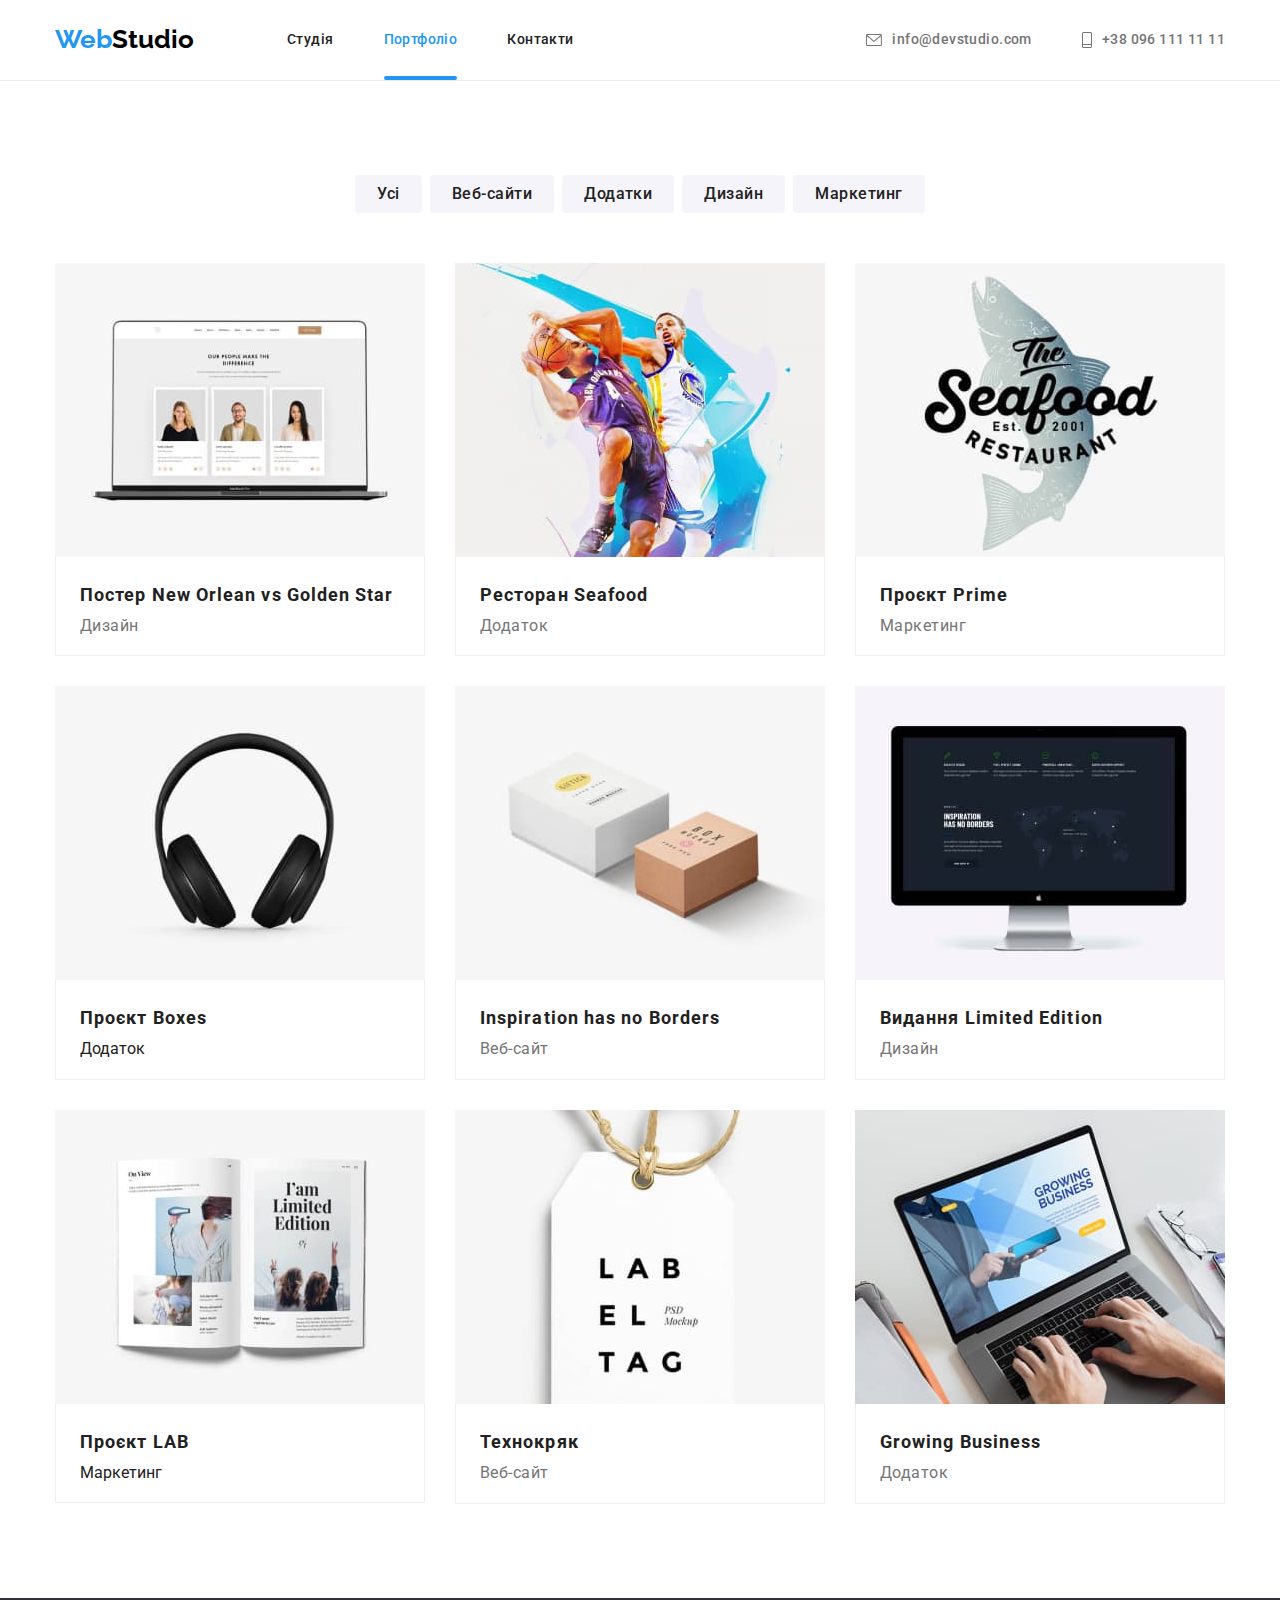
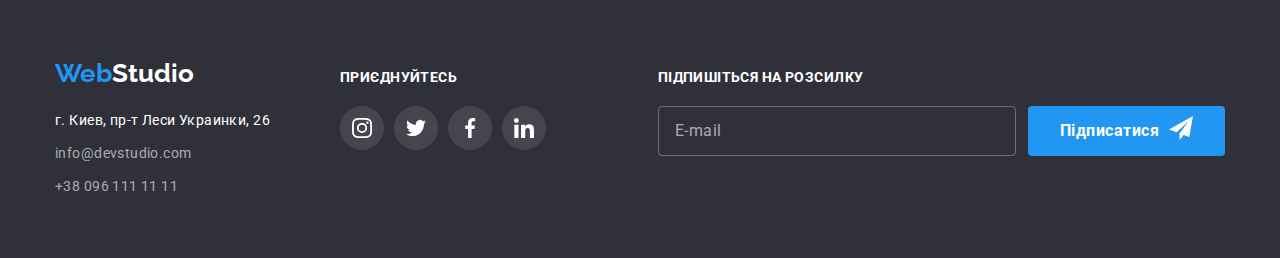
==== portfolio.html @ 21249b88 "Added BEM and Sass" ====
<!DOCTYPE html>
<html lang="uk">
  <head>
    <meta charset="UTF-8" />
    <meta
      http-equiv="X-UA-Compatible"
      content="IE=edge"
    />
    <meta
      name="viewport"
      content="width=device-width, initial-scale=1.0"
    />
    <title>Домашнє завдання 5</title>
    <link
      rel="preconnect"
      href="https://fonts.googleapis.com"
    />
    <link
      rel="preconnect"
      href="https://fonts.gstatic.com"
      crossorigin
    />
    <link
      href="https://fonts.googleapis.com/css2?family=Raleway:wght@700&family=Roboto:wght@400;500;700;900&display=swap"
      rel="stylesheet"
    />
    <link
      rel="stylesheet"
      href="https://cdnjs.cloudflare.com/ajax/libs/modern-normalize/1.1.0/modern-normalize.min.css"
    />
    <link rel="stylesheet" href="./css/main.min.css">
    <link
      rel="stylesheet"
      href="css/styles.css"
    />
  </head>

  <body>
    <!--Header-->
    <header class="page-header">
      <nav class="container main-nav">
        <a class="logo" href="/">
          <span class="logo-accent">Web</span
          >Studio
        </a>
        <ul class="site-nav list">
          <li class="list-item">
            <a
              class="nav-link"
              href="./index.html"
              >Студія</a
            >
          </li>
          <li class="list-item">
            <a
              class="nav-link current"
              href="./portfolio.html"
              >Портфоліо</a
            >
          </li>
          <li class="list-item">
            <a class="nav-link" href="#"
              >Контакти</a
            >
          </li>
        </ul>

        <ul class="contact-nav list">
          <li class="list-item">
            <a
              href="mailto:info@devstudio.com"
              class="nav-link contact-icons"
            >
              <svg
                class="contact__icon"
                width="16"
                height="16"
              >
                <use
                  href="./images/icons.svg#icon-email"
                ></use>
              </svg>
              info@devstudio.com</a
            >
          </li>
          <li class="list-item">
            <a
              class="nav-link contact-icons"
              href="tel:+380961111111"
            >
              <svg
                class="contact__icon"
                width="10"
                height="16"
              >
                <use
                  href="./images/icons.svg#icon-phone"
                ></use>
              </svg>
              +38 096 111 11 11</a
            >
          </li>
        </ul>
      </nav>
    </header>

    <main>
      <!--Works-->
      <section class="section">
        <div class="container">
          <h1 hidden>Наші роботи</h1>
          <ul class="list btn-list">
            <li class="item">
              <button
                class="button"
                type="button"
              >
                Усі
              </button>
            </li>
            <li class="item">
              <button
                class="button"
                type="button"
              >
                Веб-сайти
              </button>
            </li>
            <li class="item">
              <button
                class="button"
                type="button"
              >
                Додатки
              </button>
            </li>
            <li class="item">
              <button
                class="button"
                type="button"
              >
                Дизайн
              </button>
            </li>
            <li class="item">
              <button
                class="button"
                type="button"
              >
                Маркетинг
              </button>
            </li>
          </ul>

          <ul class="list works__list">
            <li class="works__item">
              <div class="works__wrapper">
                <img
                  class="works__img"
                  src="./images/img-2-1.jpg"
                  alt="Монітор -ноутбука-з-трьома картками"
                  width="370"
                />
                <div class="works__overlay">
                  <p class="works__overlay-txt">
                    Ресурс пропонує комплексні
                    пропозиції з різним рівнем
                    функціоналу та сервісів. Все
                    це дозволить відвідувачу
                    отримати вичерпні відомості
                    про компанію чи приватну
                    особу.
                  </p>
                </div>
              </div>
              <div class="works__info">
                <h2 class="works__title">
                  Постер
                  <span lang="en"
                    >New Orlean vs Golden
                    Star</span
                  >
                </h2>
                <p class="works__kind">Дизайн</p>
              </div>
            </li>
            <li class="works__item">
              <div class="works__wrapper">
                <img
                  class="works__img"
                  src="./images/img-2-2.jpg"
                  alt="Два-баскітболісти-з-м'ячем"
                  width="370"
                />
                <div class="works__overlay">
                  <p class="works__overlay-txt">
                    Ресурс пропонує комплексні
                    пропозиції з різним рівнем
                    функціоналу та сервісів. Все
                    це дозволить відвідувачу
                    отримати вичерпні відомості
                    про компанію чи приватну
                    особу.
                  </p>
                </div>
              </div>
              <div class="works__info">
                <h2 class="works__title">
                  Ресторан
                  <span lang="en">Seafood</span>
                </h2>
                <p class="works__kind">Додаток</p>
              </div>
            </li>

            <li class="works__item">
              <div class="works__wrapper">
                <img
                  class="works__img"
                  src="./images/img-2-3.jpg"
                  alt="Логотип-ресторану"
                  width="370"
                />
                <div class="works__overlay">
                  <p class="works__overlay-txt">
                    Ресурс пропонує комплексні
                    пропозиції з різним рівнем
                    функціоналу та сервісів. Все
                    це дозволить відвідувачу
                    отримати вичерпні відомості
                    про компанію чи приватну
                    особу.
                  </p>
                </div>
              </div>
              <div class="works__info">
                <h2 class="works__title">
                  Проєкт
                  <span lang="en">Prime</span>
                </h2>
                <p class="works__kind">Маркетинг</p>
              </div>
            </li>
            <li class="works__item">
              <div class="works__wrapper">
                <img
                  class="work__img"
                  src="./images/img-2-4.jpg"
                  alt="Навушники"
                  width="370"
                />
                <div class="works__overlay">
                  <p class="works__overlay-txt">
                    Ресурс пропонує комплексні
                    пропозиції з різним рівнем
                    функціоналу та сервісів. Все
                    це дозволить відвідувачу
                    отримати вичерпні відомості
                    про компанію чи приватну
                    особу.
                  </p>
                </div>
              </div>
              <div class="works__info">
                <h2 class="works__title">
                  Проєкт
                  <span lang="en">Boxes</span>
                </h2>
                <p class="work__kind">Додаток</p>
              </div>
            </li>
            <li class="works__item">
              <div class="works__wrapper">
                <img
                  class="works__img"
                  src="./images/img-2-5.jpg"
                  alt="Дві-подарункові-коробки"
                  width="370"
                />
                <div class="works__overlay">
                  <p class="works__overlay-txt">
                    Ресурс пропонує комплексні
                    пропозиції з різним рівнем
                    функціоналу та сервісів. Все
                    це дозволить відвідувачу
                    отримати вичерпні відомості
                    про компанію чи приватну
                    особу.
                  </p>
                </div>
              </div>
              <div class="works__info">
                <h2 class="works__title" lang="en">
                  Inspiration has no Borders
                </h2>
                <p class="works__kind">Веб-сайт</p>
              </div>
            </li>
            <li class="works__item">
              <div class="works__wrapper">
                <img
                  class="works__img"
                  src="./images/img-2-6.jpg"
                  alt="Монітор-комп'ютера"
                  width="370"
                />
                <div class="works__overlay">
                  <p class="works__overlay-txt">
                    Ресурс пропонує комплексні
                    пропозиції з різним рівнем
                    функціоналу та сервісів. Все
                    це дозволить відвідувачу
                    отримати вичерпні відомості
                    про компанію чи приватну
                    особу.
                  </p>
                </div>
              </div>
              <div class="works__info">
                <h2 class="works__title">
                  Видання
                  <span lang="en"
                    >Limited Edition</span
                  >
                </h2>
                <p class="works__kind">Дизайн</p>
              </div>
            </li>
            <li class="works__item">
              <div class="works__wrapper">
                <img
                  class="works__img"
                  src="./images/img-2-7.jpg"
                  alt="Розкрита-книжка"
                  width="370"
                />
                <div class="works__overlay">
                  <p class="works__overlay-txt">
                    Ресурс пропонує комплексні
                    пропозиції з різним рівнем
                    функціоналу та сервісів. Все
                    це дозволить відвідувачу
                    отримати вичерпні відомості
                    про компанію чи приватну
                    особу.
                  </p>
                </div>
              </div>
              <div class="works__info">
                <h2 class="works__title">
                  Проєкт
                  <span lang="en">LAB</span>
                </h2>
                <p class="work__kind">Маркетинг</p>
              </div>
            </li>
            <li class="works__item">
              <div class="works__wrapper">
                <img
                  class="works__img"
                  src="./images/img-2-8.jpg"
                  alt="Лейбл"
                  width="370"
                />
                <div class="works__overlay">
                  <p class="works__overlay-txt">
                    Ресурс пропонує комплексні
                    пропозиції з різним рівнем
                    функціоналу та сервісів. Все
                    це дозволить відвідувачу
                    отримати вичерпні відомості
                    про компанію чи приватну
                    особу.
                  </p>
                </div>
              </div>
              <div class="works__info">
                <h2 class="works__title">
                  Технокряк
                </h2>
                <p class="works__kind">Веб-сайт</p>
              </div>
            </li>
            <li class="works__item">
              <div class="works__wrapper">
                <img
                  class="works__img"
                  src="./images/img-2-9.jpg"
                  alt="Ноутбук-з-руками-на-клавіатурі"
                  width="370"
                />
                <div class="works__overlay">
                  <p class="works__overlay-txt">
                    Ресурс пропонує комплексні
                    пропозиції з різним рівнем
                    функціоналу та сервісів. Все
                    це дозволить відвідувачу
                    отримати вичерпні відомості
                    про компанію чи приватну
                    особу.
                  </p>
                </div>
              </div>
              <div class="works__info">
                <h2 class="works__title" lang="en">
                  Growing Business
                </h2>
                <p class="works__kind">Додаток</p>
              </div>
            </li>
          </ul>
        </div>
      </section>
    </main>

    <!--Footer-->
    <footer class="footer">
      <div class="container footer-blocks">
        <div class="footer-nav">
          <a class="logo-footer" href="/">
            <span class="logo-accent">Web</span
            ><span class="logo-white"
              >Studio</span
            ></a
          >
          <address>
            <ul class="list">
              <li class="footer-link">
                <a
                  class="link-address"
                  href="https://goo.gl/maps/CPtrU1FHBa2aNyZL9"
                  target="_blank"
                  rel="noopener noreferrer nofollow"
                  >г. Киев, пр-т Леси Украинки,
                  26</a
                >
              </li>
              <li class="footer-link">
                <a
                  class="link-email"
                  href="mailto:info@devstudio.com"
                  lang="en"
                  >info@devstudio.com</a
                >
              </li>
              <li class="footer-link">
                <a
                  class="link-phone"
                  href="tel:+380961111111"
                  >+38 096 111 11 11</a
                >
              </li>
            </ul>
          </address>
        </div>
        <div class="join-block">
          <p class="join">Приєднуйтесь</p>
          <ul class="list social-links">
            <li class="social-link">
              <a
                href=""
                class="social-icons icons-footer"
                rel="noopener noreferrer nofollow"
              >
                <svg
                  class="social-icon icon-footer"
                  width="20"
                  height="20"
                >
                  <use
                    href="./images/icons.svg#icon-instagram"
                  ></use>
                </svg>
              </a>
            </li>
            <li class="social-link">
              <a
                href=""
                class="social-icons icons-footer"
                rel="noopener noreferrer nofollow"
              >
                <svg
                  class="social-icon icon-footer"
                  width="20"
                  height="20"
                >
                  <use
                    href="./images/icons.svg#icon-twitter"
                  ></use>
                </svg>
              </a>
            </li>
            <li class="social-link">
              <a
                href=""
                class="social-icons icons-footer"
                rel="noopener noreferrer nofollow"
              >
                <svg
                  class="social-icon icon-footer"
                  width="20"
                  height="20"
                >
                  <use
                    href="./images/icons.svg#icon-facebook"
                  ></use>
                </svg>
              </a>
            </li>
            <li class="social-link">
              <a
                href=""
                class="social-icons icons-footer"
                rel="noopener noreferrer nofollow"
              >
                <svg
                  class="social-icon icon-footer"
                  width="20"
                  height="20"
                >
                  <use
                    href="./images/icons.svg#icon-linkedin"
                  ></use>
                </svg>
              </a>
            </li>
          </ul>
        </div>

        <div class="footer-form">
          <p class="subscribe">
            Підпишіться на розсилку
          </p>
          <div class="footer-inputs">
            <input
              type="email"
              name="email"
              id="email"
              placeholder="E-mail"
            />
            <button
              type="button"
              class="hero__button footer-btn"
            >
              Підписатися
              <svg
                class="footer-btn-icon"
                width="24"
                height="24"
              >
                <use
                  href="./images/icons.svg#icon-send"
                ></use>
              </svg>
            </button>
          </div>
      </div>
    </footer>
  </body>
</html>
---- css/main.min.css ----
html{box-sizing:border-box}*,*::before,*::after{box-sizing:inherit}body{color:var(--primary-text-color);font-family:Roboto,sans-serif;margin:0px}.list{list-style:none;padding-left:0;margin:0}:root{--primary-text-color: #212121;--secondary-text-color: #757575;--accent-color: #2196f3;--primary-bg-color: #ffff;--secondary-bg-color: #f5f4fa;--footer-color: #2f303a;--logo-color: #000000;--btn-hover: #188ce8;--icons-color: #afb1b8;--white-color: #ffffff}p,h1,h2,h3,h4,h5,h6{margin:0}ul,ol{margin:0;padding-left:0;list-style:none}button{cursor:pointer;font-family:inherit}address{font-style:normal}a{text-decoration:none}img{display:block}.visually-hidden{position:absolute;width:1px;height:1px;margin:-1px;border:0;padding:0;white-space:nowrap;clip-path:inset(100%);clip:rect(0 0 0 0);overflow:hidden}.container{width:1200px;margin-left:auto;margin-right:auto;padding:0 15px}.section{padding-top:94px;padding-bottom:94px}.section__title{font-size:36px;font-weight:700;line-height:1.17;letter-spacing:.03em;text-align:center;margin:0 0 50px}.main-nav{align-items:center}.contact-nav{margin-left:auto}.site-nav{margin-left:93px;display:block}.site-nav,.contact-nav,.main-nav{display:flex}.page-header{border-bottom:1px solid #ececec}.header-main{border-bottom:none}.site-nav .list-item+.list-item,.contact-nav .list-item+.list-item{margin-left:50px}.nav-link{font-size:14px;font-weight:500;line-height:1.14;letter-spacing:.03em;color:var(--primary-text-color);text-decoration:none;padding-top:32px;padding-bottom:32px;display:block;align-items:center;transition-property:color;transition-duration:250ms;transition-timing-function:cubic-bezier(0.4, 0, 0.2, 1)}.contact-nav .nav-link{color:var(--secondary-text-color)}.contact__icon{margin-right:10px;fill:currentColor}.contact-icons{display:flex;color:var(--icons-color)}.contact-icons:hover,.contact-icons:focus{transition-property:color;transition-duration:250ms;transition-timing-function:cubic-bezier(0.4, 0, 0.2, 1)}.current{color:var(--accent-color);position:relative}.current::after{display:block;position:absolute;width:100%;content:"";color:var(--accent-color);border:2px solid var(--accent-color);border-radius:2px;bottom:0}.nav-link:hover,.nav-link:focus,.link-phone:hover,.link-phone:focus,.link-email:hover,.link-email:focus,.link-address:hover,.link-address:focus{color:var(--accent-color)}.logo,.logo-footer{text-decoration:none;font-family:Raleway,sans-serif;font-size:26px;font-weight:700;line-height:1.2;color:var(--logo-color)}.logo-footer{display:inline-block;margin-bottom:20px}.logo-accent{color:var(--accent-color)}.logo-white{color:var(--white-color)}.hero__section{text-align:center;padding:200px 0}.hero__overlay{max-width:1600px;height:600px;margin-left:auto;margin-right:auto;background-color:var(--footer-color);background-image:linear-gradient(rgba(47, 48, 58, 0.4), rgba(47, 48, 58, 0.4)),url(../images/hero-img.jpg);background-size:cover;background-repeat:no-repeat;background-position:center}.hero__title{font-weight:900;font-size:44px;line-height:1.4;letter-spacing:.06em;text-transform:uppercase;color:var(--white-color);margin:0 auto 30px;width:696px}.hero__button{color:var(--white-color);background:var(--accent-color);font-family:inherit;font-size:16px;font-weight:700;line-height:1.9;letter-spacing:.03em;border:0;border-radius:4px;padding:10px 32px;cursor:pointer;display:block;margin:0 auto;transition-property:background-color;transition-duration:250ms;transition-timing-function:cubic-bezier(0.4, 0, 0.2, 1)}.hero__button:hover,.hero__button:focus{box-shadow:0px 4px 4px rgba(0,0,0,.15);border-radius:4px;background:var(--btn-hover)}.pluses__title,.service-overlay-title{font-weight:700;font-size:14px;line-height:1.2;letter-spacing:.03em;text-transform:uppercase}.pluses__title{margin:30px 0 10px}.pluses__description{font-size:14px;line-height:1.7;letter-spacing:.03em;color:var(--secondary-text-color);margin:0}.pluses__list,.sevices__list,.team__list,.works__list{display:flex;flex-wrap:wrap;gap:30px}.pluses__item--bg{display:inline-flex;width:100%;border-radius:4px;background-color:var(--secondary-bg-color)}.pluses__item{flex-basis:calc((100% - 90px)/4)}.pluses__icon{margin:0 auto;margin-top:25px;margin-bottom:25px}.sevices__item{position:relative}.sevices{padding-top:0}.sevices__img{display:block}.service-overlay-title{color:var(--white-color);margin:0;position:absolute;bottom:27px;z-index:1;left:50%;transform:translate(-50%)}.sevices__overlay::after{display:inline-block;position:absolute;content:"";width:100%;height:70px;bottom:0;background-color:rgba(47,48,58,.8)}.team__name{font-size:16px;font-weight:500;line-height:1.2;letter-spacing:.03em;text-align:center;margin:0 0 10px}.team__img{display:block}.team__position{text-align:center;color:var(--secondary-text-color);font-size:16px;line-height:1.2;letter-spacing:.03em;margin:0;margin-bottom:16px}.team{background-color:var(--secondary-bg-color);padding-top:94px;padding-bottom:94px}.team__person{background:var(--primary-bg-color);box-shadow:0px 1px 3px rgba(0,0,0,.12),0px 1px 1px rgba(0,0,0,.14),0px 2px 1px rgba(0,0,0,.2);border-radius:0px 0px 4px 4px;flex-basis:calc((100% - 90px)/4)}.team__info{padding:30px 20px}.social-links{display:flex;flex-wrap:wrap;justify-content:center}.social-link:not(:last-child){margin-right:10px}.social-icons{display:inline-flex;align-items:center;justify-content:center;width:44px;height:44px;border-radius:50%;color:var(--icons-color);transition-property:color,background-color;transition-duration:250ms;transition-timing-function:cubic-bezier(0.4, 0, 0.2, 1)}.social-icon{fill:currentColor}.social-icons:hover,.social-icons:focus{background-color:var(--accent-color);color:var(--white-color)}.clients__list{display:flex;flex-wrap:wrap;gap:30px}.clients__item{display:block;width:170px;padding:16px 32px;border:1px solid var(--icons-color);border-radius:4px;color:var(--icons-color);transition-property:color,border;transition-duration:250ms;transition-timing-function:cubic-bezier(0.4, 0, 0.2, 1)}.clients__item:hover,.clients__item:focus{border:1px solid var(--accent-color);color:var(--accent-color)}.clients__item .clients__item--logo{width:106px;height:60px;fill:currentColor}.works__title{font-size:18px;font-weight:700;line-height:2;letter-spacing:.06em;margin:0 0 4px}.works__kind{color:var(--secondary-text-color);font-size:16px;line-height:1.17;letter-spacing:.03em;margin:0}.works__img{display:block}.works__item{position:relative;background:var(--primary-bg-color);flex-basis:calc((100% - 60px)/3);transition-property:box-shadow;transition-duration:250ms;transition-timing-function:cubic-bezier(0.4, 0, 0.2, 1);overflow:hidden}.works__item:hover,.works__item:focus{box-shadow:1px 4px 6px 0px rgba(0,0,0,.16),0px 4px 4px 0px rgba(0,0,0,.06),0px 1px 1px 0px rgba(0,0,0,.12)}.works__info{border-bottom:1px solid #eee;border-left:1px solid #eee;border-right:1px solid #eee;padding:20px 24px}.works__wrapper{position:relative;overflow:hidden}.works__overlay-txt{font-size:18px;line-height:1.55;letter-spacing:.03em;color:var(--white-color);margin:0}.works__overlay{display:flex;justify-content:center;align-items:center;padding:0 24px;position:absolute;width:100%;height:100%;left:0;bottom:0;background-color:rgba(33,150,243,.9);transform:translateY(100%);transition-property:transform;transition-duration:500ms;transition-timing-function:cubic-bezier(0.4, 0, 0.2, 1)}.works__item:hover .works__overlay{transform:translateY(0)}.btn-list{display:flex;justify-content:center;margin-bottom:50px}.button{font-family:inherit;font-size:16px;font-weight:500;line-height:1.6;letter-spacing:.03em;color:var(--primary-text-color);background:var(--secondary-bg-color);border:0;border-radius:4px;padding:6px 22px;cursor:pointer;transition-property:background-color,color;transition-duration:250ms;transition-timing-function:cubic-bezier(0.4, 0, 0.2, 1)}.button:hover,.button:focus{color:var(--white-color);background:var(--accent-color);box-shadow:0px 3px 1px rgba(0,0,0,.1),0px 1px 2px rgba(0,0,0,.08),0px 2px 2px rgba(0,0,0,.12)}.btn-list .item+.item{margin-left:8px}.footer{background-color:var(--footer-color);padding:60px 0}.link-email,.link-phone{font-size:14px;line-height:1.7;letter-spacing:.03em;font-style:normal;color:rgba(255,255,255,.6);text-decoration:none;display:inline-block;transition-property:color;transition-duration:250ms;transition-timing-function:cubic-bezier(0.4, 0, 0.2, 1)}.link-address{font-size:14px;line-height:1.7;letter-spacing:.03em;font-style:normal;color:var(--white-color);text-decoration:none;display:inline-block;transition-property:color;transition-duration:250ms;transition-timing-function:cubic-bezier(0.4, 0, 0.2, 1)}.footer-link:not(:last-child){margin-bottom:9px}.join,.subscribe{font-size:14px;font-weight:700;line-height:1.3;letter-spacing:.03em;text-transform:uppercase;color:var(--primary-bg-color);margin:0;margin-bottom:20px}.join-block,.footer.nav{display:inline-block;justify-content:start}.footer-blocks{display:flex;gap:70px;align-items:baseline}.icons-footer{background-color:rgba(255,255,255,.1);color:var(--white-color)}.icon-footer{fill:currentColor}.footer-btn-icon{fill:var(--white-color)}.footer-btn{display:flex;gap:10px}.footer-form{display:inline-block;margin-left:auto}.footer-inputs{display:flex;gap:12px}.footer-inputs>input{width:358px;color:var(--white-color);background:none;border:1px solid rgba(255,255,255,.3);padding:15px 16px;border-radius:4px;transition-property:border;transition-duration:250ms;transition-timing-function:cubic-bezier(0.4, 0, 0.2, 1)}.footer-inputs>input:focus{border:1px solid var(--accent-color)}.footer-inputs::placeholder{color:rgba(255,255,255,.6);font-size:16px;line-height:1.25;letter-spacing:.03em}.custom-checkbox-icon{display:inline-block;width:16px;height:15px;border:2px solid var(--primary-text-color);border-radius:2px;margin-right:8px;background-origin:border-box;fill:var(--white-color)}.custom-box:checked+.custom-checkbox-icon{background-color:var(--accent-color);border-color:var(--accent-color)}.backdrop{position:fixed;top:0;left:0;background-color:rgba(0,0,0,.2);width:100%;height:100%;opacity:1;transition-property:opacity;transition-duration:250ms;transition-timing-function:cubic-bezier(0.4, 0, 0.2, 1)}.backdrop.is-hidden{opacity:0;pointer-events:none}.backdrop.is-hidden .modal{transform:translate(-50%, -50%) scale(0.9)}.close-btn-modal{position:absolute;right:8px;top:8px;display:inline-flex;align-items:center;justify-content:center;border-radius:50%;border:1px solid rgba(0,0,0,.1);background-color:var(--white-color);width:30px;height:30px;cursor:pointer;color:var(--logo-color);transition-property:color;transition-duration:250ms;transition-timing-function:cubic-bezier(0.4, 0, 0.2, 1)}.close-btn-modal:hover,.close-btn-modal:focus{fill:var(--accent-color)}.modal{min-width:528px;min-height:581px;padding:40px;border-radius:4px;background-color:var(--white-color);position:absolute;left:50%;top:50%;box-shadow:0px 2px 1px 0px rgba(0,0,0,.2),0px 1px 1px 0px rgba(0,0,0,.14),0px 1px 3px 0px rgba(0,0,0,.12);transform:translate(-50%, -50%) scale(1);transition-property:transform;transition-duration:250ms;transition-timing-function:cubic-bezier(0.4, 0, 0.2, 1)}.modal-heading{font-size:20px;font-weight:700;line-height:1.172;letter-spacing:.03em;margin:0 0 12px;text-align:center}.modal-field{position:relative;display:flex;flex-flow:column;align-items:flex-start;margin-bottom:10px}.modal-textarea{margin:0}.modal-field>input,.modal-field>textarea{outline:0;border-radius:4px;border:1px solid rgba(33,33,33,.2);width:100%;height:40px;padding:0 16px 0 42px;transition-property:border;transition-duration:250ms;transition-timing-function:cubic-bezier(0.4, 0, 0.2, 1)}.modal-field>textarea{margin-bottom:20px;width:100%;height:120px;padding:12px 16px;line-height:1.2;letter-spacing:.01em;resize:none}.modal-field>input:focus,.modal-field>textarea:focus{border:1px solid var(--accent-color)}.modal-field>label{margin-bottom:4px;line-height:1.17;letter-spacing:.01em;font-size:12px;color:var(--secondary-text-color)}.modal-field>label:last-child{margin-bottom:0;font-size:14px}.modal-field.last{margin-bottom:30px;display:flex;align-items:center}.modal-link,.modal-check-box-txt{font-size:14px;line-height:1.7;letter-spacing:.03em;margin:0}.modal-link{color:var(--accent-color)}.modal-check-box-txt{color:var(--secondary-text-color)}.modal-field ::placeholder{color:rgba(117,117,117,.5);font-size:12px}.modal-field input[type=checkbox]{-webkit-appearance:none;-moz-appearance:none;appearance:none}.modal-icon{position:absolute;top:50%;left:11px;fill:var(--primary-text-color)}.modal-field>input:focus-within~.modal-icon{fill:var(--accent-color)}.modal-btn{min-width:200px}.footer-btn-icon{fill:var(--white-color)}.footer-btn{display:flex;gap:10px}.footer-form{display:inline-block;margin-left:auto}.footer-inputs{display:flex;gap:12px}.footer-inputs>input{width:358px;color:var(--white-color);background:none;border:1px solid rgba(255,255,255,.3);padding:15px 16px;border-radius:4px;transition-property:border;transition-duration:250ms;transition-timing-function:cubic-bezier(0.4, 0, 0.2, 1)}.footer-inputs>input:focus{border:1px solid var(--accent-color)}.footer-inputs ::placeholder{color:rgba(255,255,255,.6);font-size:16px;line-height:1.25;letter-spacing:.03em}.custom-checkbox-icon{display:inline-block;width:16px;height:15px;border:2px solid var(--primary-text-color);border-radius:2px;margin-right:8px;background-origin:border-box;fill:var(--white-color)}.custom-box:checked+.custom-checkbox-icon{background-color:var(--accent-color);border-color:var(--accent-color)}/*# sourceMappingURL=main.min.css.map */
---- css/styles.css ----
html {
  box-sizing: border-box;
}

*,
*::before,
*::after {
  box-sizing: inherit;
}

:root {
  --primary-text-color: #212121;
  --secondary-text-color: #757575;
  --accent-color: #2196f3;
  --primary-bg-color: #ffff;
  --secondary-bg-color: #f5f4fa;
  --footer-color: #2f303a;
  --logo-color: #000000;
  --btn-hover: #188ce8;
  --icons-color: #afb1b8;
  --white-color: #ffffff;
}
body {
  color: var(--primary-text-color);
  font-family: Roboto, sans-serif;
  margin: 0px;
}

.list {
  list-style: none;
  padding-left: 0;
  margin: 0;
}

.container {
  width: 1200px;
  margin-left: auto;
  margin-right: auto;
  padding: 0 15px;
}

.section {
  padding-top: 94px;
  padding-bottom: 94px;
}

.section__title {
  font-size: 36px;
  font-weight: 700;
  line-height: 1.17;
  letter-spacing: 0.03em;
  text-align: center;
  margin: 0 0 50px;
}

.visually-hidden {
  position: absolute;
  width: 1px;
  height: 1px;
  margin: -1px;
  border: 0;
  padding: 0;
  white-space: nowrap;
  clip-path: inset(100%);
  clip: rect(0 0 0 0);
  overflow: hidden;
}

/* Header */
.logo,
.logo-footer {
  text-decoration: none;
  font-family: Raleway, sans-serif;
  font-size: 26px;
  font-weight: 700;
  line-height: 1.2;
  color: var(--logo-color);
}
.logo-footer {
  display: inline-block;
  margin-bottom: 20px;
}
.logo-accent {
  color: var(--accent-color);
}

.main-nav {
  align-items: center;
}

.contact-nav {
  margin-left: auto;
}

.site-nav {
  margin-left: 93px;
  display: block;
}

.site-nav,
.contact-nav,
.main-nav {
  display: flex;
}

.page-header {
  border-bottom: 1px solid rgba(236, 236, 236, 1);
}

.header-main {
  border-bottom: none;
}

.site-nav .list-item + .list-item,
.contact-nav .list-item + .list-item {
  margin-left: 50px;
}
.nav-link {
  font-size: 14px;
  font-weight: 500;
  line-height: 1.14;
  letter-spacing: 0.03em;
  color: var(--primary-text-color);
  text-decoration: none;
  padding-top: 32px;
  padding-bottom: 32px;
  display: block;
  align-items: center;
  transition-property: color;
  transition-duration: 250ms;
  transition-timing-function: cubic-bezier(
    0.4,
    0,
    0.2,
    1
  );
}

.contact-nav .nav-link {
  color: var(--secondary-text-color);
}

.contact__icon {
  margin-right: 10px;
  fill: currentColor;
}

.contact-icons {
  display: flex;
  color: var(--icons-color);
}

.contact-icons:hover,
.contact-icons:focus {
  transition-property: color;
  transition-duration: 250ms;
  transition-timing-function: cubic-bezier(
    0.4,
    0,
    0.2,
    1
  );
}

.current {
  color: var(--accent-color);
  position: relative;
}

.current::after {
  display: block;
  position: absolute;
  width: 100%;
  content: '';
  color: var(--accent-color);
  border: 2px solid var(--accent-color);
  border-radius: 2px;
  bottom: 0;
}

.nav-link:hover,
.nav-link:focus,
.link-phone:hover,
.link-phone:focus,
.link-email:hover,
.link-email:focus,
.link-address:hover,
.link-address:focus {
  color: var(--accent-color);
}
/* End Header */

/*Hero Section*/
.hero__section {
  text-align: center;
  padding: 200px 0;
}

.hero__overlay {
  max-width: 1600px;
  height: 600px;
  margin-left: auto;
  margin-right: auto;
  background-color: var(--footer-color);
  background-image: linear-gradient(
      rgba(47, 48, 58, 0.4),
      rgba(47, 48, 58, 0.4)
    ),
    url(../images/hero-img.jpg);
  background-size: cover;
  background-repeat: no-repeat;
  background-position: center;
}

.hero__title {
  font-weight: 900;
  font-size: 44px;
  line-height: 1.4;
  letter-spacing: 0.06em;
  text-transform: uppercase;
  color: var(--white-color);
  margin: 0 auto 30px;
  width: 696px;
}

.hero__button {
  color: var(--white-color);
  background: var(--accent-color);
  font-family: inherit;
  font-size: 16px;
  font-weight: 700;
  line-height: 1.9;
  letter-spacing: 0.03em;
  border: 0;
  border-radius: 4px;
  padding: 10px 32px;
  cursor: pointer;
  display: block;
  margin: 0 auto;
  transition-property: background-color;
  transition-duration: 250ms;
  transition-timing-function: cubic-bezier(
    0.4,
    0,
    0.2,
    1
  );
}

.hero__button:hover,
.hero__button:focus {
  box-shadow: 0px 4px 4px rgba(0, 0, 0, 0.15);
  border-radius: 4px;
  background: var(--btn-hover);
}
/* End Hero Section*/

/* Pluses */
.pluses__title,
.service-overlay-title {
  font-weight: 700;
  font-size: 14px;
  line-height: 1.2;
  letter-spacing: 0.03em;
  text-transform: uppercase;
}

.pluses__title {
  margin: 30px 0 10px;
}

.pluses__description {
  font-size: 14px;
  line-height: 1.7;
  letter-spacing: 0.03em;
  color: var(--secondary-text-color);
  margin: 0;
}

.pluses__list,
.sevices__list,
.team__list,
.works__list {
  display: flex;
  flex-wrap: wrap;
  gap: 30px;
}

.pluses__item--bg {
  display: inline-flex;
  width: 100%;
  border-radius: 4px;
  background-color: var(--secondary-bg-color);
}
.pluses__item {
  flex-basis: calc((100% - 90px) / 4);
}
.pluses__icon {
  margin: 0 auto;
  margin-top: 25px;
  margin-bottom: 25px;
}
/*End Pluses */

/* Services */
.sevices__item {
  position: relative;
}

.sevices {
  padding-top: 0;
}

.sevices__img {
  display: block;
}

.service-overlay-title {
  color: var(--white-color);
  margin: 0;
  position: absolute;
  bottom: 27px;
  z-index: 1;
  left: 50%;
  transform: translate(-50%);
}

.sevices__overlay::after {
  display: inline-block;
  position: absolute;
  content: '';
  width: 100%;
  height: 70px;
  bottom: 0;
  background-color: rgba(47, 48, 58, 0.8);
}
/* End Services */

/* Team */
.team__name {
  font-size: 16px;
  font-weight: 500;
  line-height: 1.2;
  letter-spacing: 0.03em;
  text-align: center;
  margin: 0 0 10px;
}

.team__img {
  display: block;
}

.team__position {
  text-align: center;
  color: var(--secondary-text-color);
  font-size: 16px;
  line-height: 1.2;
  letter-spacing: 0.03em;
  margin: 0;
  margin-bottom: 16px;
}

.team {
  background-color: var(--secondary-bg-color);
  padding-top: 94px;
  padding-bottom: 94px;
}

.team__person {
  background: var(--primary-bg-color);
  box-shadow: 0px 1px 3px rgba(0, 0, 0, 0.12),
    0px 1px 1px rgba(0, 0, 0, 0.14),
    0px 2px 1px rgba(0, 0, 0, 0.2);
  border-radius: 0px 0px 4px 4px;
  flex-basis: calc((100% - 90px) / 4);
}

.team__info {
  padding: 30px 20px;
}

.social-links {
  display: flex;
  flex-wrap: wrap;
  justify-content: center;
}

.social-link:not(:last-child) {
  margin-right: 10px;
}

.social-icons {
  display: inline-flex;
  align-items: center;
  justify-content: center;
  width: 44px;
  height: 44px;
  border-radius: 50%;
  color: var(--icons-color);
  transition-property: color, background-color;
  transition-duration: 250ms;
  transition-timing-function: cubic-bezier(
    0.4,
    0,
    0.2,
    1
  );
}

.social-icon {
  fill: currentColor;
}

.social-icons:hover,
.social-icons:focus {
  background-color: var(--accent-color);
  color: var(--white-color);
}
/* End Team */

/* Clients */
.clients__list {
  display: flex;
  flex-wrap: wrap;
  gap: 30px;
}

.clients__item {
  display: block;
  width: 170px;
  padding: 16px 32px;
  border: 1px solid var(--icons-color);
  border-radius: 4px;
  color: var(--icons-color);
  transition-property: color, border;
  transition-duration: 250ms;
  transition-timing-function: cubic-bezier(
    0.4,
    0,
    0.2,
    1
  );
}

.clients__item--logo {
  width: 106px;
  height: 60px;
  fill: currentColor;
}

.clients__item:hover,
.clients__item:focus {
  border: 1px solid var(--accent-color);
  color: var(--accent-color);
}
/* End Clients */

/* Footer */
.logo-white {
  color: var(--white-color);
}

.footer {
  background-color: var(--footer-color);
  padding: 60px 0;
}

.link-email,
.link-phone {
  font-size: 14px;
  line-height: 1.7;
  letter-spacing: 0.03em;
  font-style: normal;
  color: rgba(255, 255, 255, 0.6);
  text-decoration: none;
  display: inline-block;
  transition-property: color;
  transition-duration: 250ms;
  transition-timing-function: cubic-bezier(
    0.4,
    0,
    0.2,
    1
  );
}

.link-address {
  font-size: 14px;
  line-height: 1.7;
  letter-spacing: 0.03em;
  font-style: normal;
  color: var(--white-color);
  text-decoration: none;
  display: inline-block;
  transition-property: color;
  transition-duration: 250ms;
  transition-timing-function: cubic-bezier(
    0.4,
    0,
    0.2,
    1
  );
}

.footer-link:not(:last-child) {
  margin-bottom: 9px;
}

.join,
.subscribe {
  font-size: 14px;
  font-weight: 700;
  line-height: 1.3;
  letter-spacing: 0.03em;
  text-transform: uppercase;
  color: var(--primary-bg-color);
  margin: 0;
  margin-bottom: 20px;
}
.join-block,
.footer.nav {
  display: inline-block;
  justify-content: start;
}

.footer-blocks {
  display: flex;
  gap: 70px;
  align-items: baseline;
}

.icons-footer {
  background-color: rgba(255, 255, 255, 0.1);
  color: var(--white-color);
}

.icon-footer {
  fill: currentColor;
}
/* End Footer */

/* Portfolio */
/* Works */
.work-title {
  font-size: 18px;
  font-weight: 700;
  line-height: 2;
  letter-spacing: 0.06em;
  margin: 0 0 4px;
}

.work-kind {
  color: var(--secondary-text-color);
  font-size: 16px;
  line-height: 1.17;
  letter-spacing: 0.03em;
  margin: 0;
}

.work-img {
  display: block;
}

.work-item {
  position: relative;
  background: var(--primary-bg-color);
  flex-basis: calc((100% - 60px) / 3);
  transition-property: box-shadow;
  transition-duration: 250ms;
  transition-timing-function: cubic-bezier(
    0.4,
    0,
    0.2,
    1
  );
  overflow: hidden;
}

.work-item:hover,
.work-item:focus {
  box-shadow: 1px 4px 6px 0px rgba(0, 0, 0, 0.16),
    0px 4px 4px 0px rgba(0, 0, 0, 0.06),
    0px 1px 1px 0px rgba(0, 0, 0, 0.12);
}

.work-info {
  border-bottom: 1px solid rgba(238, 238, 238, 1);
  border-left: 1px solid rgba(238, 238, 238, 1);
  border-right: 1px solid rgba(238, 238, 238, 1);
  padding: 20px 24px;
}

.work-wrapper {
  position: relative;
  overflow: hidden;
}

.work-overlay-txt {
  font-size: 18px;
  line-height: 1.55;
  letter-spacing: 0.03em;
  color: var(--white-color);
  margin: 0;
}
.work-overlay {
  display: flex;
  justify-content: center;
  align-items: center;
  padding: 0 24px;
  position: absolute;
  width: 100%;
  height: 100%;
  left: 0;
  bottom: 0;
  background-color: rgba(33, 150, 243, 0.9);
  transform: translateY(100%);
  transition-property: transform;
  transition-duration: 500ms;
  transition-timing-function: cubic-bezier(
    0.4,
    0,
    0.2,
    1
  );
}

.work-item:hover .work-overlay {
  transform: translateY(0);
}

.btn-list {
  display: flex;
  justify-content: center;
  margin-bottom: 50px;
}

.button {
  font-family: inherit;
  font-size: 16px;
  font-weight: 500;
  line-height: 1.6;
  letter-spacing: 0.03em;
  color: var(--primary-text-color);
  background: var(--secondary-bg-color);
  border: 0;
  border-radius: 4px;
  padding: 6px 22px;
  cursor: pointer;
  transition-property: background-color, color;
  transition-duration: 250ms;
  transition-timing-function: cubic-bezier(
    0.4,
    0,
    0.2,
    1
  );
}

.button:hover,
.button:focus {
  color: var(--white-color);
  background: var(--accent-color);
  box-shadow: 0px 3px 1px rgba(0, 0, 0, 0.1),
    0px 1px 2px rgba(0, 0, 0, 0.08),
    0px 2px 2px rgba(0, 0, 0, 0.12);
}

.btn-list .item + .item {
  margin-left: 8px;
}
/* End Portfolio */

/* Modal / Backdrop */
.backdrop {
  position: fixed;
  top: 0;
  left: 0;
  background-color: rgba(0, 0, 0, 0.2);
  width: 100%;
  height: 100%;
  opacity: 1;
  transition-property: opacity;
  transition-duration: 250ms;
  transition-timing-function: cubic-bezier(
    0.4,
    0,
    0.2,
    1
  );
}

.backdrop.is-hidden {
  opacity: 0;
  pointer-events: none;
}

.backdrop.is-hidden .modal {
  transform: translate(-50%, -50%) scale(0.9);
}

.close-btn-modal {
  position: absolute;
  right: 8px;
  top: 8px;
  display: inline-flex;
  align-items: center;
  justify-content: center;
  border-radius: 50%;
  border: 1px solid rgba(0, 0, 0, 0.1);
  background-color: var(--white-color);
  width: 30px;
  height: 30px;
  cursor: pointer;
  color: var(--logo-color);
  transition-property: color;
  transition-duration: 250ms;
  transition-timing-function: cubic-bezier(
    0.4,
    0,
    0.2,
    1
  );
}

.close-btn-modal:hover,
.close-btn-modal:focus {
  fill: var(--accent-color);
}

.modal {
  min-width: 528px;
  min-height: 581px;
  padding: 40px;
  border-radius: 4px;
  background-color: var(--white-color);
  position: absolute;
  left: 50%;
  top: 50%;
  box-shadow: 0px 2px 1px 0px rgba(0, 0, 0, 0.2),
    0px 1px 1px 0px rgba(0, 0, 0, 0.14),
    0px 1px 3px 0px rgba(0, 0, 0, 0.12);
  transform: translate(-50%, -50%) scale(1);
  transition-property: transform;
  transition-duration: 250ms;
  transition-timing-function: cubic-bezier(
    0.4,
    0,
    0.2,
    1
  );
}

.modal-heading {
  font-size: 20px;
  font-weight: 700;
  line-height: calc(23.44 / 20);
  letter-spacing: 0.03em;
  margin: 0 0 12px;
  text-align: center;
}

.modal-field {
  position: relative;
  display: flex;
  flex-flow: column;
  align-items: flex-start;
  margin-bottom: 10px;
}

.modal-textarea {
  margin:0;
}

.modal-field > input,
.modal-field > textarea {
  outline: 0;
  border-radius: 4px;
  border: 1px solid rgba(33, 33, 33, 0.2);
  width: 100%;
  height: 40px;
  padding: 0 16px 0 42px;
  transition-property: border;
  transition-duration: 250ms;
  transition-timing-function: cubic-bezier(
    0.4,
    0,
    0.2,
    1
  );
}

.modal-field > textarea {
  margin-bottom: 20px;
  width: 100%;
  height: 120px;
  padding: 12px 16px;
  line-height: 1.2;
  letter-spacing: 0.01em;
  resize: none;
}

.modal-field > input:focus,
.modal-field > textarea:focus {
  border: 1px solid var(--accent-color);
}

.modal-field > label {
  margin-bottom: 4px;
  line-height: 1.17;
  letter-spacing: 0.01em;
  font-size: 12px;
  color: var(--secondary-text-color);
}

.modal-field > label:last-child {
  margin-bottom: 0;
  font-size: 14px;
}

.modal-field.last {
  margin-bottom: 30px;
  display: flex;
  align-items: center;
}

.modal-link,
.modal-check-box-txt {
  font-size: 14px;
  line-height: 1.7;
  letter-spacing: 0.03em;
  margin: 0;
}
.modal-link {
  color: var(--accent-color);
}
.modal-check-box-txt {
  color: var(--secondary-text-color);
}

.modal-field ::placeholder {
  color: rgba(117, 117, 117, 0.5);
  font-size: 12px;
}

.modal-field input[type='checkbox'] {
  -webkit-appearance: none;
  -moz-appearance: none;
  appearance: none;
}

.modal-icon {
  position: absolute;
  top: 50%;
  left: 11px;
  fill: var(--primary-text-color);
}

.modal-field > input:focus-within ~ .modal-icon {
  fill: var(--accent-color);
}

.modal-btn {
  min-width: 200px;
}

/* End Modal */

/* Footer form */

.footer-btn-icon {
  fill: var(--white-color);
}

.footer-btn {
  display: flex;
  gap: 10px;
}

.footer-form {
  display: inline-block;
  margin-left: auto;
}

.footer-inputs {
  display: flex;
  gap: 12px;
}

.footer-inputs > input {
  width: 358px;
  color: var(--white-color);
  background: none;
  border: 1px solid rgba(255, 255, 255, 0.3);
  padding: 15px 16px;
  border-radius: 4px;
  transition-property: border;
  transition-duration: 250ms;
  transition-timing-function: cubic-bezier(
    0.4,
    0,
    0.2,
    1
  );
}

.footer-inputs > input:focus {
  border: 1px solid var(--accent-color);
}

.footer-inputs ::placeholder {
  color: rgba(255, 255, 255, 0.6);
  font-size: 16px;
  line-height: 1.25;
  letter-spacing: 0.03em;
}

.custom-checkbox-icon {
  display: inline-block;
  width: 16px;
  height: 15px;
  border: 2px solid var(--primary-text-color);
  border-radius: 2px;
  margin-right: 8px;
  background-origin: border-box;
  fill: var(--white-color);
}

.custom-box:checked + .custom-checkbox-icon {
  background-color: var(--accent-color);
  border-color: var(--accent-color);
}
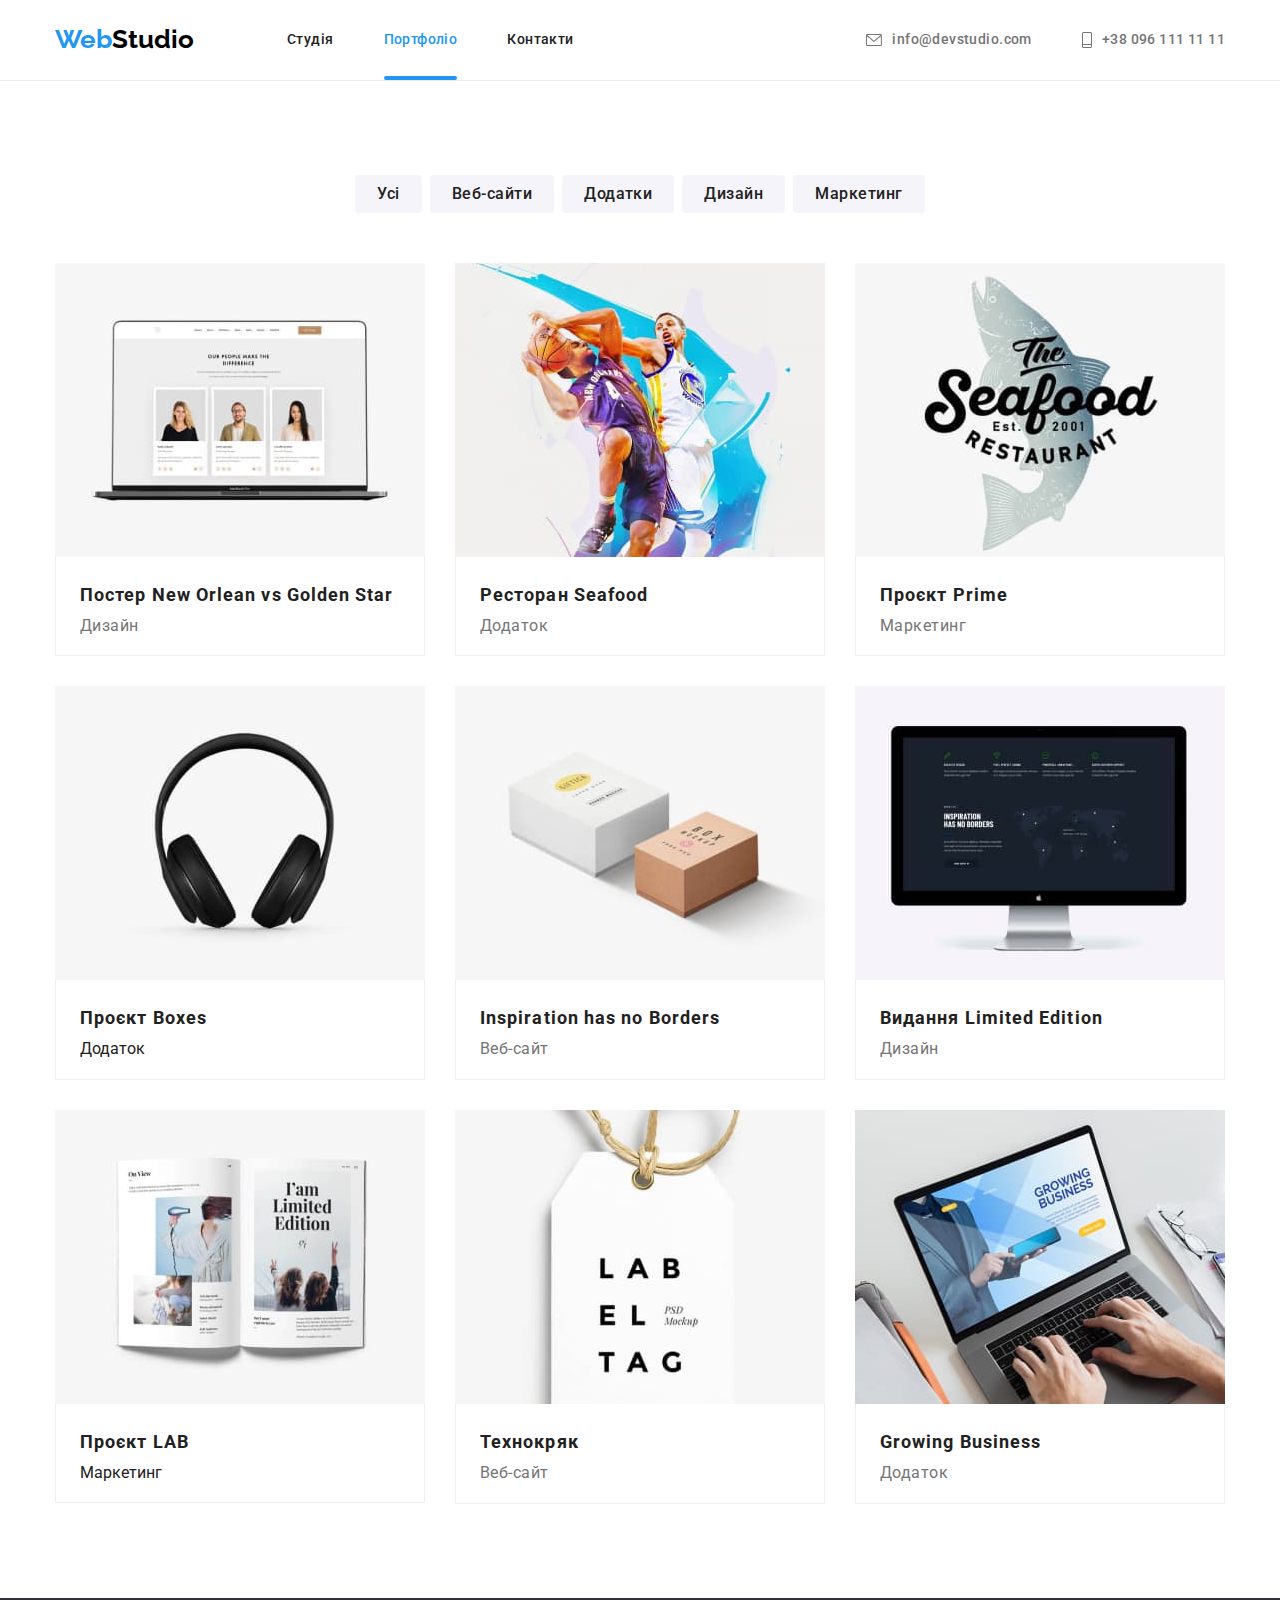
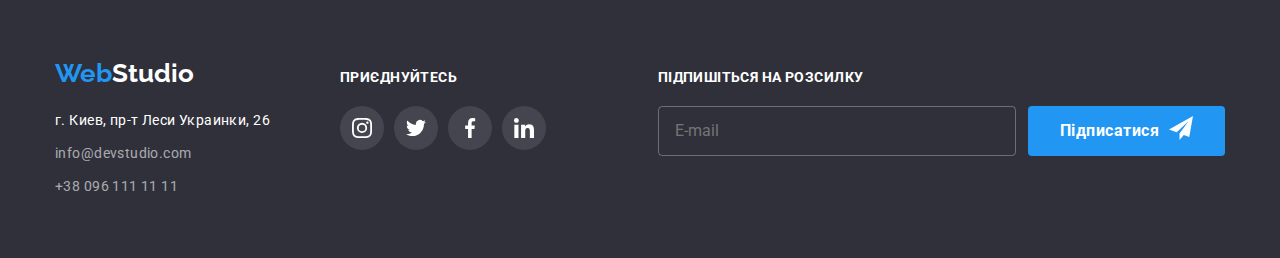
==== commit c60b2bd6: "Added mixin" ====
--- a/portfolio.html
+++ b/portfolio.html
@@ -29,10 +29,10 @@
       href="https://cdnjs.cloudflare.com/ajax/libs/modern-normalize/1.1.0/modern-normalize.min.css"
     />
     <link rel="stylesheet" href="./css/main.min.css">
-    <link
+    <!-- <link
       rel="stylesheet"
       href="css/styles.css"
-    />
+    /> -->
   </head>
 
   <body>
@@ -152,7 +152,7 @@
             </li>
           </ul>
 
-          <ul class="list works__list">
+          <ul class="list works works__list">
             <li class="works__item">
               <div class="works__wrapper">
                 <img
--- a/css/main.min.css
+++ b/css/main.min.css
@@ -1 +1 @@
-html{box-sizing:border-box}*,*::before,*::after{box-sizing:inherit}body{color:var(--primary-text-color);font-family:Roboto,sans-serif;margin:0px}.list{list-style:none;padding-left:0;margin:0}:root{--primary-text-color: #212121;--secondary-text-color: #757575;--accent-color: #2196f3;--primary-bg-color: #ffff;--secondary-bg-color: #f5f4fa;--footer-color: #2f303a;--logo-color: #000000;--btn-hover: #188ce8;--icons-color: #afb1b8;--white-color: #ffffff}p,h1,h2,h3,h4,h5,h6{margin:0}ul,ol{margin:0;padding-left:0;list-style:none}button{cursor:pointer;font-family:inherit}address{font-style:normal}a{text-decoration:none}img{display:block}.visually-hidden{position:absolute;width:1px;height:1px;margin:-1px;border:0;padding:0;white-space:nowrap;clip-path:inset(100%);clip:rect(0 0 0 0);overflow:hidden}.container{width:1200px;margin-left:auto;margin-right:auto;padding:0 15px}.section{padding-top:94px;padding-bottom:94px}.section__title{font-size:36px;font-weight:700;line-height:1.17;letter-spacing:.03em;text-align:center;margin:0 0 50px}.main-nav{align-items:center}.contact-nav{margin-left:auto}.site-nav{margin-left:93px;display:block}.site-nav,.contact-nav,.main-nav{display:flex}.page-header{border-bottom:1px solid #ececec}.header-main{border-bottom:none}.site-nav .list-item+.list-item,.contact-nav .list-item+.list-item{margin-left:50px}.nav-link{font-size:14px;font-weight:500;line-height:1.14;letter-spacing:.03em;color:var(--primary-text-color);text-decoration:none;padding-top:32px;padding-bottom:32px;display:block;align-items:center;transition-property:color;transition-duration:250ms;transition-timing-function:cubic-bezier(0.4, 0, 0.2, 1)}.contact-nav .nav-link{color:var(--secondary-text-color)}.contact__icon{margin-right:10px;fill:currentColor}.contact-icons{display:flex;color:var(--icons-color)}.contact-icons:hover,.contact-icons:focus{transition-property:color;transition-duration:250ms;transition-timing-function:cubic-bezier(0.4, 0, 0.2, 1)}.current{color:var(--accent-color);position:relative}.current::after{display:block;position:absolute;width:100%;content:"";color:var(--accent-color);border:2px solid var(--accent-color);border-radius:2px;bottom:0}.nav-link:hover,.nav-link:focus,.link-phone:hover,.link-phone:focus,.link-email:hover,.link-email:focus,.link-address:hover,.link-address:focus{color:var(--accent-color)}.logo,.logo-footer{text-decoration:none;font-family:Raleway,sans-serif;font-size:26px;font-weight:700;line-height:1.2;color:var(--logo-color)}.logo-footer{display:inline-block;margin-bottom:20px}.logo-accent{color:var(--accent-color)}.logo-white{color:var(--white-color)}.hero__section{text-align:center;padding:200px 0}.hero__overlay{max-width:1600px;height:600px;margin-left:auto;margin-right:auto;background-color:var(--footer-color);background-image:linear-gradient(rgba(47, 48, 58, 0.4), rgba(47, 48, 58, 0.4)),url(../images/hero-img.jpg);background-size:cover;background-repeat:no-repeat;background-position:center}.hero__title{font-weight:900;font-size:44px;line-height:1.4;letter-spacing:.06em;text-transform:uppercase;color:var(--white-color);margin:0 auto 30px;width:696px}.hero__button{color:var(--white-color);background:var(--accent-color);font-family:inherit;font-size:16px;font-weight:700;line-height:1.9;letter-spacing:.03em;border:0;border-radius:4px;padding:10px 32px;cursor:pointer;display:block;margin:0 auto;transition-property:background-color;transition-duration:250ms;transition-timing-function:cubic-bezier(0.4, 0, 0.2, 1)}.hero__button:hover,.hero__button:focus{box-shadow:0px 4px 4px rgba(0,0,0,.15);border-radius:4px;background:var(--btn-hover)}.pluses__title,.service-overlay-title{font-weight:700;font-size:14px;line-height:1.2;letter-spacing:.03em;text-transform:uppercase}.pluses__title{margin:30px 0 10px}.pluses__description{font-size:14px;line-height:1.7;letter-spacing:.03em;color:var(--secondary-text-color);margin:0}.pluses__list,.sevices__list,.team__list,.works__list{display:flex;flex-wrap:wrap;gap:30px}.pluses__item--bg{display:inline-flex;width:100%;border-radius:4px;background-color:var(--secondary-bg-color)}.pluses__item{flex-basis:calc((100% - 90px)/4)}.pluses__icon{margin:0 auto;margin-top:25px;margin-bottom:25px}.sevices__item{position:relative}.sevices{padding-top:0}.sevices__img{display:block}.service-overlay-title{color:var(--white-color);margin:0;position:absolute;bottom:27px;z-index:1;left:50%;transform:translate(-50%)}.sevices__overlay::after{display:inline-block;position:absolute;content:"";width:100%;height:70px;bottom:0;background-color:rgba(47,48,58,.8)}.team__name{font-size:16px;font-weight:500;line-height:1.2;letter-spacing:.03em;text-align:center;margin:0 0 10px}.team__img{display:block}.team__position{text-align:center;color:var(--secondary-text-color);font-size:16px;line-height:1.2;letter-spacing:.03em;margin:0;margin-bottom:16px}.team{background-color:var(--secondary-bg-color);padding-top:94px;padding-bottom:94px}.team__person{background:var(--primary-bg-color);box-shadow:0px 1px 3px rgba(0,0,0,.12),0px 1px 1px rgba(0,0,0,.14),0px 2px 1px rgba(0,0,0,.2);border-radius:0px 0px 4px 4px;flex-basis:calc((100% - 90px)/4)}.team__info{padding:30px 20px}.social-links{display:flex;flex-wrap:wrap;justify-content:center}.social-link:not(:last-child){margin-right:10px}.social-icons{display:inline-flex;align-items:center;justify-content:center;width:44px;height:44px;border-radius:50%;color:var(--icons-color);transition-property:color,background-color;transition-duration:250ms;transition-timing-function:cubic-bezier(0.4, 0, 0.2, 1)}.social-icon{fill:currentColor}.social-icons:hover,.social-icons:focus{background-color:var(--accent-color);color:var(--white-color)}.clients__list{display:flex;flex-wrap:wrap;gap:30px}.clients__item{display:block;width:170px;padding:16px 32px;border:1px solid var(--icons-color);border-radius:4px;color:var(--icons-color);transition-property:color,border;transition-duration:250ms;transition-timing-function:cubic-bezier(0.4, 0, 0.2, 1)}.clients__item:hover,.clients__item:focus{border:1px solid var(--accent-color);color:var(--accent-color)}.clients__item .clients__item--logo{width:106px;height:60px;fill:currentColor}.works__title{font-size:18px;font-weight:700;line-height:2;letter-spacing:.06em;margin:0 0 4px}.works__kind{color:var(--secondary-text-color);font-size:16px;line-height:1.17;letter-spacing:.03em;margin:0}.works__img{display:block}.works__item{position:relative;background:var(--primary-bg-color);flex-basis:calc((100% - 60px)/3);transition-property:box-shadow;transition-duration:250ms;transition-timing-function:cubic-bezier(0.4, 0, 0.2, 1);overflow:hidden}.works__item:hover,.works__item:focus{box-shadow:1px 4px 6px 0px rgba(0,0,0,.16),0px 4px 4px 0px rgba(0,0,0,.06),0px 1px 1px 0px rgba(0,0,0,.12)}.works__info{border-bottom:1px solid #eee;border-left:1px solid #eee;border-right:1px solid #eee;padding:20px 24px}.works__wrapper{position:relative;overflow:hidden}.works__overlay-txt{font-size:18px;line-height:1.55;letter-spacing:.03em;color:var(--white-color);margin:0}.works__overlay{display:flex;justify-content:center;align-items:center;padding:0 24px;position:absolute;width:100%;height:100%;left:0;bottom:0;background-color:rgba(33,150,243,.9);transform:translateY(100%);transition-property:transform;transition-duration:500ms;transition-timing-function:cubic-bezier(0.4, 0, 0.2, 1)}.works__item:hover .works__overlay{transform:translateY(0)}.btn-list{display:flex;justify-content:center;margin-bottom:50px}.button{font-family:inherit;font-size:16px;font-weight:500;line-height:1.6;letter-spacing:.03em;color:var(--primary-text-color);background:var(--secondary-bg-color);border:0;border-radius:4px;padding:6px 22px;cursor:pointer;transition-property:background-color,color;transition-duration:250ms;transition-timing-function:cubic-bezier(0.4, 0, 0.2, 1)}.button:hover,.button:focus{color:var(--white-color);background:var(--accent-color);box-shadow:0px 3px 1px rgba(0,0,0,.1),0px 1px 2px rgba(0,0,0,.08),0px 2px 2px rgba(0,0,0,.12)}.btn-list .item+.item{margin-left:8px}.footer{background-color:var(--footer-color);padding:60px 0}.link-email,.link-phone{font-size:14px;line-height:1.7;letter-spacing:.03em;font-style:normal;color:rgba(255,255,255,.6);text-decoration:none;display:inline-block;transition-property:color;transition-duration:250ms;transition-timing-function:cubic-bezier(0.4, 0, 0.2, 1)}.link-address{font-size:14px;line-height:1.7;letter-spacing:.03em;font-style:normal;color:var(--white-color);text-decoration:none;display:inline-block;transition-property:color;transition-duration:250ms;transition-timing-function:cubic-bezier(0.4, 0, 0.2, 1)}.footer-link:not(:last-child){margin-bottom:9px}.join,.subscribe{font-size:14px;font-weight:700;line-height:1.3;letter-spacing:.03em;text-transform:uppercase;color:var(--primary-bg-color);margin:0;margin-bottom:20px}.join-block,.footer.nav{display:inline-block;justify-content:start}.footer-blocks{display:flex;gap:70px;align-items:baseline}.icons-footer{background-color:rgba(255,255,255,.1);color:var(--white-color)}.icon-footer{fill:currentColor}.footer-btn-icon{fill:var(--white-color)}.footer-btn{display:flex;gap:10px}.footer-form{display:inline-block;margin-left:auto}.footer-inputs{display:flex;gap:12px}.footer-inputs>input{width:358px;color:var(--white-color);background:none;border:1px solid rgba(255,255,255,.3);padding:15px 16px;border-radius:4px;transition-property:border;transition-duration:250ms;transition-timing-function:cubic-bezier(0.4, 0, 0.2, 1)}.footer-inputs>input:focus{border:1px solid var(--accent-color)}.footer-inputs::placeholder{color:rgba(255,255,255,.6);font-size:16px;line-height:1.25;letter-spacing:.03em}.custom-checkbox-icon{display:inline-block;width:16px;height:15px;border:2px solid var(--primary-text-color);border-radius:2px;margin-right:8px;background-origin:border-box;fill:var(--white-color)}.custom-box:checked+.custom-checkbox-icon{background-color:var(--accent-color);border-color:var(--accent-color)}.backdrop{position:fixed;top:0;left:0;background-color:rgba(0,0,0,.2);width:100%;height:100%;opacity:1;transition-property:opacity;transition-duration:250ms;transition-timing-function:cubic-bezier(0.4, 0, 0.2, 1)}.backdrop.is-hidden{opacity:0;pointer-events:none}.backdrop.is-hidden .modal{transform:translate(-50%, -50%) scale(0.9)}.close-btn-modal{position:absolute;right:8px;top:8px;display:inline-flex;align-items:center;justify-content:center;border-radius:50%;border:1px solid rgba(0,0,0,.1);background-color:var(--white-color);width:30px;height:30px;cursor:pointer;color:var(--logo-color);transition-property:color;transition-duration:250ms;transition-timing-function:cubic-bezier(0.4, 0, 0.2, 1)}.close-btn-modal:hover,.close-btn-modal:focus{fill:var(--accent-color)}.modal{min-width:528px;min-height:581px;padding:40px;border-radius:4px;background-color:var(--white-color);position:absolute;left:50%;top:50%;box-shadow:0px 2px 1px 0px rgba(0,0,0,.2),0px 1px 1px 0px rgba(0,0,0,.14),0px 1px 3px 0px rgba(0,0,0,.12);transform:translate(-50%, -50%) scale(1);transition-property:transform;transition-duration:250ms;transition-timing-function:cubic-bezier(0.4, 0, 0.2, 1)}.modal-heading{font-size:20px;font-weight:700;line-height:1.172;letter-spacing:.03em;margin:0 0 12px;text-align:center}.modal-field{position:relative;display:flex;flex-flow:column;align-items:flex-start;margin-bottom:10px}.modal-textarea{margin:0}.modal-field>input,.modal-field>textarea{outline:0;border-radius:4px;border:1px solid rgba(33,33,33,.2);width:100%;height:40px;padding:0 16px 0 42px;transition-property:border;transition-duration:250ms;transition-timing-function:cubic-bezier(0.4, 0, 0.2, 1)}.modal-field>textarea{margin-bottom:20px;width:100%;height:120px;padding:12px 16px;line-height:1.2;letter-spacing:.01em;resize:none}.modal-field>input:focus,.modal-field>textarea:focus{border:1px solid var(--accent-color)}.modal-field>label{margin-bottom:4px;line-height:1.17;letter-spacing:.01em;font-size:12px;color:var(--secondary-text-color)}.modal-field>label:last-child{margin-bottom:0;font-size:14px}.modal-field.last{margin-bottom:30px;display:flex;align-items:center}.modal-link,.modal-check-box-txt{font-size:14px;line-height:1.7;letter-spacing:.03em;margin:0}.modal-link{color:var(--accent-color)}.modal-check-box-txt{color:var(--secondary-text-color)}.modal-field ::placeholder{color:rgba(117,117,117,.5);font-size:12px}.modal-field input[type=checkbox]{-webkit-appearance:none;-moz-appearance:none;appearance:none}.modal-icon{position:absolute;top:50%;left:11px;fill:var(--primary-text-color)}.modal-field>input:focus-within~.modal-icon{fill:var(--accent-color)}.modal-btn{min-width:200px}.footer-btn-icon{fill:var(--white-color)}.footer-btn{display:flex;gap:10px}.footer-form{display:inline-block;margin-left:auto}.footer-inputs{display:flex;gap:12px}.footer-inputs>input{width:358px;color:var(--white-color);background:none;border:1px solid rgba(255,255,255,.3);padding:15px 16px;border-radius:4px;transition-property:border;transition-duration:250ms;transition-timing-function:cubic-bezier(0.4, 0, 0.2, 1)}.footer-inputs>input:focus{border:1px solid var(--accent-color)}.footer-inputs ::placeholder{color:rgba(255,255,255,.6);font-size:16px;line-height:1.25;letter-spacing:.03em}.custom-checkbox-icon{display:inline-block;width:16px;height:15px;border:2px solid var(--primary-text-color);border-radius:2px;margin-right:8px;background-origin:border-box;fill:var(--white-color)}.custom-box:checked+.custom-checkbox-icon{background-color:var(--accent-color);border-color:var(--accent-color)}/*# sourceMappingURL=main.min.css.map */+body{color:var(--primary-text-color);font-family:Roboto,sans-serif;margin:0px}.list{list-style:none;padding-left:0;margin:0}:root{--primary-text-color: #212121;--secondary-text-color: #757575;--accent-color: #2196f3;--primary-bg-color: #ffff;--secondary-bg-color: #f5f4fa;--footer-color: #2f303a;--logo-color: #000000;--btn-hover: #188ce8;--icons-color: #afb1b8;--white-color: #ffffff}:root{--primary-text-color: #212121;--secondary-text-color: #757575;--accent-color: #2196f3;--primary-bg-color: #ffff;--secondary-bg-color: #f5f4fa;--footer-color: #2f303a;--logo-color: #000000;--btn-hover: #188ce8;--icons-color: #afb1b8;--white-color: #ffffff}html{box-sizing:border-box}*,*::before,*::after{box-sizing:inherit}p,h1,h2,h3,h4,h5,h6{margin:0}ul,ol{margin:0;padding-left:0;list-style:none}button{cursor:pointer;font-family:inherit}address{font-style:normal}a{text-decoration:none}img{display:block}.visually-hidden{position:absolute;width:1px;height:1px;margin:-1px;border:0;padding:0;white-space:nowrap;clip-path:inset(100%);clip:rect(0 0 0 0);overflow:hidden}.container{width:1200px;margin-left:auto;margin-right:auto;padding:0 15px}.section{padding-top:94px;padding-bottom:94px}.section__title{font-size:36px;font-weight:700;line-height:1.17;letter-spacing:.03em;text-align:center;margin:0 0 50px}.main-nav{align-items:center}.contact-nav{margin-left:auto}.site-nav{margin-left:93px;display:block}.site-nav,.contact-nav,.main-nav{display:flex}.page-header{border-bottom:1px solid #ececec}.header-main{border-bottom:none}.site-nav .list-item+.list-item,.contact-nav .list-item+.list-item{margin-left:50px}.nav-link{font-size:14px;font-weight:500;line-height:1.14;letter-spacing:.03em;color:var(--primary-text-color);text-decoration:none;padding-top:32px;padding-bottom:32px;display:block;align-items:center;transition-property:color;transition-duration:250ms;transition-timing-function:cubic-bezier(0.4, 0, 0.2, 1)}.contact-nav .nav-link{color:var(--secondary-text-color)}.contact__icon{margin-right:10px;fill:currentColor}.contact-icons{display:flex;color:var(--icons-color)}.contact-icons:hover,.contact-icons:focus{transition-property:color;transition-duration:250ms;transition-timing-function:cubic-bezier(0.4, 0, 0.2, 1)}.current{color:var(--accent-color);position:relative}.current::after{display:block;position:absolute;width:100%;content:"";color:var(--accent-color);border:2px solid var(--accent-color);border-radius:2px;bottom:0}.nav-link:hover,.nav-link:focus,.link-phone:hover,.link-phone:focus,.link-email:hover,.link-email:focus,.link-address:hover,.link-address:focus{color:var(--accent-color)}.logo,.logo-footer{text-decoration:none;font-family:Raleway,sans-serif;font-size:26px;font-weight:700;line-height:1.2;color:var(--logo-color)}.logo-footer{display:inline-block;margin-bottom:20px}.logo-accent{color:var(--accent-color)}.logo-white{color:var(--white-color)}.hero__section{text-align:center;padding:200px 0}.hero__overlay{max-width:1600px;height:600px;margin-left:auto;margin-right:auto;background-color:var(--footer-color);background-image:linear-gradient(rgba(47, 48, 58, 0.4), rgba(47, 48, 58, 0.4)),url(../images/hero-img.jpg);background-size:cover;background-repeat:no-repeat;background-position:center}.hero__title{font-weight:900;font-size:44px;line-height:1.4;letter-spacing:.06em;text-transform:uppercase;color:var(--white-color);margin:0 auto 30px;width:696px}.hero__button{color:var(--white-color);background:var(--accent-color);font-family:inherit;font-size:16px;font-weight:700;line-height:1.9;letter-spacing:.03em;border:0;border-radius:4px;padding:10px 32px;cursor:pointer;display:block;margin:0 auto;transition-property:background-color;transition-duration:250ms;transition-timing-function:cubic-bezier(0.4, 0, 0.2, 1)}.hero__button:hover,.hero__button:focus{box-shadow:0px 4px 4px rgba(0,0,0,.15);border-radius:4px;background:var(--btn-hover)}.pluses__title{font-weight:700;font-size:14px;line-height:1.2;letter-spacing:.03em;text-transform:uppercase;margin:30px 0 10px}.pluses__description{font-size:14px;line-height:1.7;letter-spacing:.03em;color:var(--secondary-text-color);margin:0}.pluses__list{display:flex;flex-wrap:wrap;gap:30px}.pluses__item--bg{display:inline-flex;width:100%;border-radius:4px;background-color:var(--secondary-bg-color)}.pluses__item{flex-basis:calc((100% - 90px)/4)}.pluses__icon{margin:0 auto;margin-top:25px;margin-bottom:25px}.sevices{padding-top:0}.sevices__item{position:relative}.sevices__list{display:flex;flex-wrap:wrap;gap:30px}.sevices__img{display:block}.sevices__overlay::after{display:inline-block;position:absolute;content:"";width:100%;height:70px;bottom:0;background-color:rgba(47,48,58,.8)}.service-overlay-title{font-weight:700;font-size:14px;line-height:1.2;letter-spacing:.03em;text-transform:uppercase;color:var(--white-color);margin:0;position:absolute;bottom:27px;z-index:1;left:50%;transform:translate(-50%)}.team{background-color:var(--secondary-bg-color);padding-top:94px;padding-bottom:94px}.team__list{display:flex;flex-wrap:wrap;gap:30px}.team__name{font-size:16px;font-weight:500;line-height:1.2;letter-spacing:.03em;text-align:center;margin:0 0 10px}.team__img{display:block}.team__position{text-align:center;color:var(--secondary-text-color);font-size:16px;line-height:1.2;letter-spacing:.03em;margin:0;margin-bottom:16px}.team__person{background:var(--primary-bg-color);box-shadow:0px 1px 3px rgba(0,0,0,.12),0px 1px 1px rgba(0,0,0,.14),0px 2px 1px rgba(0,0,0,.2);border-radius:0px 0px 4px 4px;flex-basis:calc((100% - 90px)/4)}.team__info{padding:30px 20px}.social-links{display:flex;flex-wrap:wrap;justify-content:center}.social-link:not(:last-child){margin-right:10px}.social-icons{display:inline-flex;align-items:center;justify-content:center;width:44px;height:44px;border-radius:50%;color:var(--icons-color);transition-property:color,background-color;transition-duration:250ms;transition-timing-function:cubic-bezier(0.4, 0, 0.2, 1)}.social-icons:hover,.social-icons:focus{background-color:var(--accent-color);color:var(--white-color)}.social-icon{fill:currentColor}.clients__list{display:flex;flex-wrap:wrap;gap:30px}.clients__item{display:block;width:170px;padding:16px 32px;border:1px solid var(--icons-color);border-radius:4px;color:var(--icons-color);transition-property:color,border;transition-duration:250ms;transition-timing-function:cubic-bezier(0.4, 0, 0.2, 1)}.clients__item:hover,.clients__item:focus{border:1px solid var(--accent-color);color:var(--accent-color)}.clients__item .clients__item--logo{width:106px;height:60px;fill:currentColor}.works__title{font-size:18px;font-weight:700;line-height:2;letter-spacing:.06em;margin:0 0 4px}.works__list{display:flex;flex-wrap:wrap;gap:30px}.works__kind{color:var(--secondary-text-color);font-size:16px;line-height:1.17;letter-spacing:.03em;margin:0}.works__img{display:block}.works__item{position:relative;background:var(--primary-bg-color);flex-basis:calc((100% - 60px)/3);transition-property:box-shadow;transition-duration:250ms;transition-timing-function:cubic-bezier(0.4, 0, 0.2, 1);overflow:hidden}.works__item:hover,.works__item:focus{box-shadow:1px 4px 6px 0px rgba(0,0,0,.16),0px 4px 4px 0px rgba(0,0,0,.06),0px 1px 1px 0px rgba(0,0,0,.12)}.works__info{border-bottom:1px solid #eee;border-left:1px solid #eee;border-right:1px solid #eee;padding:20px 24px}.works__wrapper{position:relative;overflow:hidden}.works__overlay-txt{font-size:18px;line-height:1.55;letter-spacing:.03em;color:var(--white-color);margin:0}.works__overlay{display:flex;justify-content:center;align-items:center;padding:0 24px;position:absolute;width:100%;height:100%;left:0;bottom:0;background-color:rgba(33,150,243,.9);transform:translateY(100%);transition-property:transform;transition-duration:500ms;transition-timing-function:cubic-bezier(0.4, 0, 0.2, 1)}.works__item:hover .works__overlay{transform:translateY(0)}.btn-list{display:flex;justify-content:center;margin-bottom:50px}.button{font-family:inherit;font-size:16px;font-weight:500;line-height:1.6;letter-spacing:.03em;color:var(--primary-text-color);background:var(--secondary-bg-color);border:0;border-radius:4px;padding:6px 22px;cursor:pointer;transition-property:background-color,color;transition-duration:250ms;transition-timing-function:cubic-bezier(0.4, 0, 0.2, 1)}.button:hover,.button:focus{color:var(--white-color);background:var(--accent-color);box-shadow:0px 3px 1px rgba(0,0,0,.1),0px 1px 2px rgba(0,0,0,.08),0px 2px 2px rgba(0,0,0,.12)}.btn-list .item+.item{margin-left:8px}.footer{background-color:var(--footer-color);padding:60px 0}.link-email,.link-phone{font-size:14px;line-height:1.7;letter-spacing:.03em;font-style:normal;color:rgba(255,255,255,.6);text-decoration:none;display:inline-block;transition-property:color;transition-duration:250ms;transition-timing-function:cubic-bezier(0.4, 0, 0.2, 1)}.link-address{font-size:14px;line-height:1.7;letter-spacing:.03em;font-style:normal;color:var(--white-color);text-decoration:none;display:inline-block;transition-property:color;transition-duration:250ms;transition-timing-function:cubic-bezier(0.4, 0, 0.2, 1)}.footer-link:not(:last-child){margin-bottom:9px}.join,.subscribe{font-size:14px;font-weight:700;line-height:1.3;letter-spacing:.03em;text-transform:uppercase;color:var(--primary-bg-color);margin:0;margin-bottom:20px}.join-block,.footer.nav{display:inline-block;justify-content:start}.footer-blocks{display:flex;gap:70px;align-items:baseline}.icons-footer{background-color:rgba(255,255,255,.1);color:var(--white-color)}.icon-footer{fill:currentColor}.footer-btn-icon{fill:var(--white-color)}.footer-btn{display:flex;gap:10px}.footer-form{display:inline-block;margin-left:auto}.footer-inputs{display:flex;gap:12px}.footer-inputs>input{width:358px;color:var(--white-color);background:none;border:1px solid rgba(255,255,255,.3);padding:15px 16px;border-radius:4px;transition-property:border;transition-duration:250ms;transition-timing-function:cubic-bezier(0.4, 0, 0.2, 1)}.footer-inputs>input:focus{border:1px solid var(--accent-color)}.footer-inputs::placeholder{color:rgba(255,255,255,.6);font-size:16px;line-height:1.25;letter-spacing:.03em}.custom-checkbox-icon{display:inline-block;width:16px;height:15px;border:2px solid var(--primary-text-color);border-radius:2px;margin-right:8px;background-origin:border-box;fill:var(--white-color)}.custom-box:checked+.custom-checkbox-icon{background-color:var(--accent-color);border-color:var(--accent-color)}.backdrop{position:fixed;top:0;left:0;background-color:rgba(0,0,0,.2);width:100%;height:100%;opacity:1;transition-property:opacity;transition-duration:250ms;transition-timing-function:cubic-bezier(0.4, 0, 0.2, 1)}.backdrop.is-hidden{opacity:0;pointer-events:none}.backdrop.is-hidden .modal{transform:translate(-50%, -50%) scale(0.9)}.close-btn-modal{position:absolute;right:8px;top:8px;display:inline-flex;align-items:center;justify-content:center;border-radius:50%;border:1px solid rgba(0,0,0,.1);background-color:var(--white-color);width:30px;height:30px;cursor:pointer;color:var(--logo-color);transition-property:color;transition-duration:250ms;transition-timing-function:cubic-bezier(0.4, 0, 0.2, 1)}.close-btn-modal:hover,.close-btn-modal:focus{fill:var(--accent-color)}.modal{min-width:528px;min-height:581px;padding:40px;border-radius:4px;background-color:var(--white-color);position:absolute;left:50%;top:50%;box-shadow:0px 2px 1px 0px rgba(0,0,0,.2),0px 1px 1px 0px rgba(0,0,0,.14),0px 1px 3px 0px rgba(0,0,0,.12);transform:translate(-50%, -50%) scale(1);transition-property:transform;transition-duration:250ms;transition-timing-function:cubic-bezier(0.4, 0, 0.2, 1)}.modal .modal-heading{font-size:20px;font-weight:700;line-height:1.172;letter-spacing:.03em;margin:0 0 12px;text-align:center}.modal-field{position:relative;display:flex;flex-flow:column;align-items:flex-start;margin-bottom:10px}.modal-textarea{margin:0}.modal-field>input,.modal-field>textarea{outline:0;border-radius:4px;border:1px solid rgba(33,33,33,.2);width:100%;height:40px;padding:0 16px 0 42px;transition-property:border;transition-duration:250ms;transition-timing-function:cubic-bezier(0.4, 0, 0.2, 1)}.modal-field>input:focus,.modal-field>input:focus,.modal-field>textarea:focus,.modal-field>textarea:focus{border:1px solid var(--accent-color)}.modal-field>textarea{margin-bottom:20px;width:100%;height:120px;padding:12px 16px;line-height:1.2;letter-spacing:.01em;resize:none}.modal-field>label{margin-bottom:4px;line-height:1.17;letter-spacing:.01em;font-size:12px;color:var(--secondary-text-color)}.modal-field>label:last-child{margin-bottom:0;font-size:14px}.modal-field.last{margin-bottom:30px;display:flex;align-items:center}.modal-link,.modal-check-box-txt{font-size:14px;line-height:1.7;letter-spacing:.03em;margin:0}.modal-link{color:var(--accent-color)}.modal-check-box-txt{color:var(--secondary-text-color)}.modal-field ::placeholder{color:rgba(117,117,117,.5);font-size:12px}.modal-field input[type=checkbox]{-webkit-appearance:none;-moz-appearance:none;appearance:none}.modal-icon{position:absolute;top:50%;left:11px;fill:var(--primary-text-color)}.modal-field>input:focus-within~.modal-icon{fill:var(--accent-color)}.modal-btn{min-width:200px}/*# sourceMappingURL=main.min.css.map */